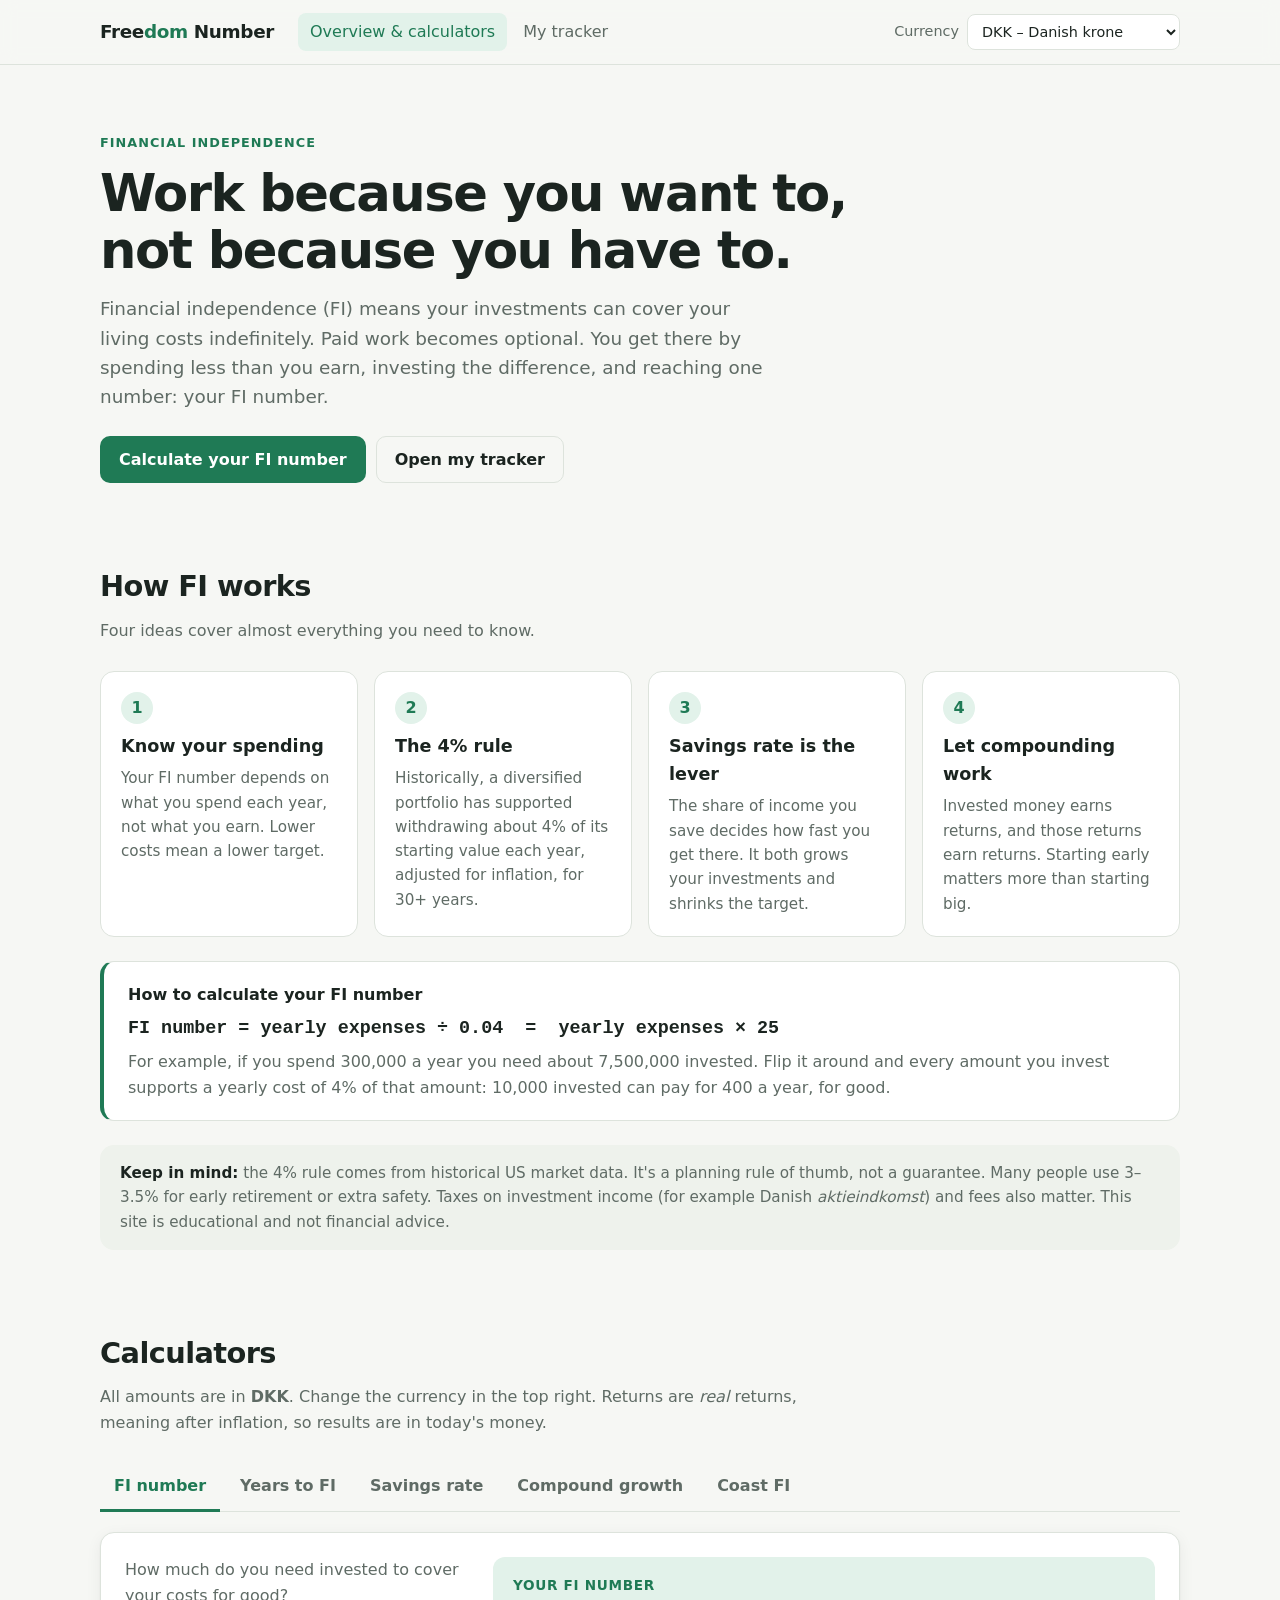
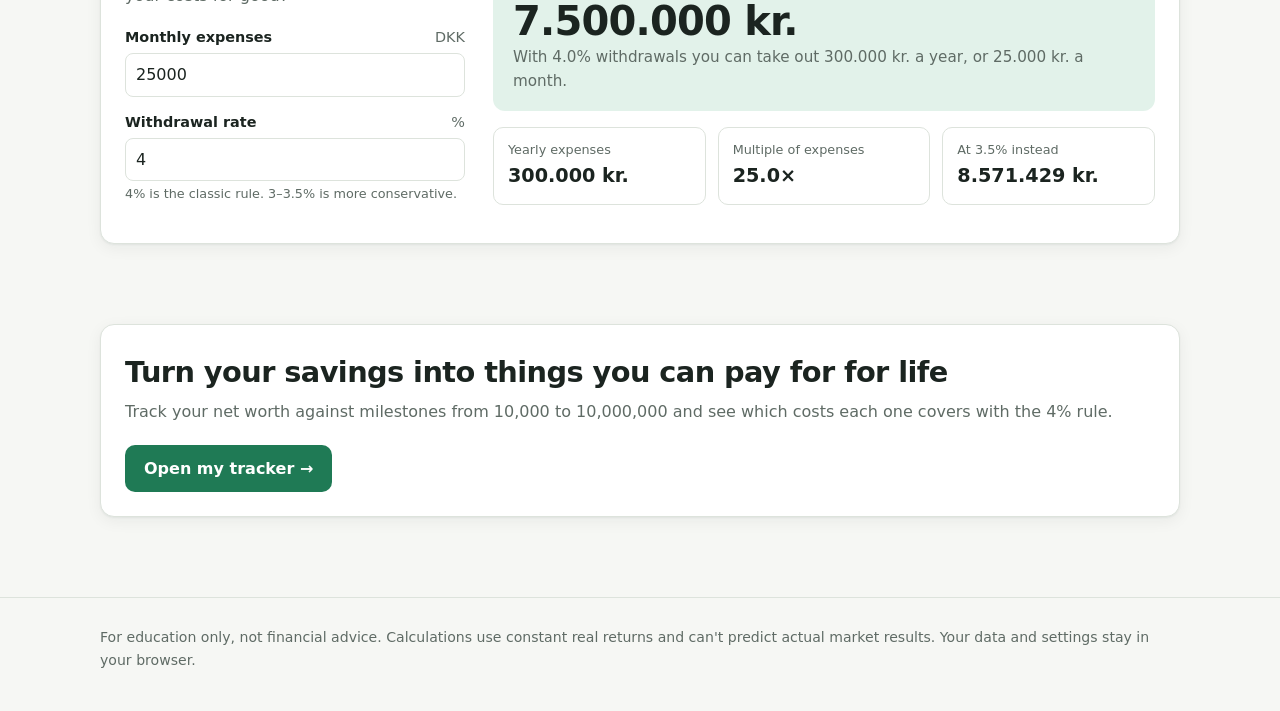
==== index.html @ 2bc569b7 "Add FI website: overview with calculators and 4% rule milestone tracker Co-Authored-By: Claude Opus " ====
<!DOCTYPE html>
<html lang="en">
<head>
  <meta charset="UTF-8" />
  <meta name="viewport" content="width=device-width, initial-scale=1.0" />
  <title>Financial Independence – Overview &amp; Calculators</title>
  <meta name="description" content="A short introduction to financial independence (FI), the 4% rule, and calculators for your FI number, years to FI, savings rate, compound growth and Coast FI." />
  <link rel="stylesheet" href="css/style.css" />
</head>
<body>
  <header class="site-header">
    <div class="container">
      <a class="logo" href="index.html">Free<span>dom</span> Number</a>
      <nav class="nav">
        <a href="index.html" class="active">Overview &amp; calculators</a>
        <a href="tracker.html">My tracker</a>
      </nav>
      <label class="currency-picker">
        <span class="label-text">Currency</span>
        <select data-currency-select aria-label="Currency"></select>
      </label>
    </div>
  </header>

  <main>
    <!-- ---------- Intro ---------- -->
    <section class="hero">
      <div class="container">
        <span class="eyebrow">Financial independence</span>
        <h1>Work because you want to, not because you have to.</h1>
        <p class="lead">
          Financial independence (FI) means your investments can cover your living costs
          indefinitely. Paid work becomes optional. You get there by spending less than
          you earn, investing the difference, and reaching one number: your FI number.
        </p>
        <div class="btn-row">
          <a class="btn btn-primary" href="#calculators">Calculate your FI number</a>
          <a class="btn btn-ghost" href="tracker.html">Open my tracker</a>
        </div>
      </div>
    </section>

    <section id="how-it-works">
      <div class="container">
        <h2>How FI works</h2>
        <p class="section-intro">Four ideas cover almost everything you need to know.</p>

        <div class="concepts">
          <div class="concept">
            <div class="num">1</div>
            <h3>Know your spending</h3>
            <p>Your FI number depends on what you spend each year, not what you earn. Lower costs mean a lower target.</p>
          </div>
          <div class="concept">
            <div class="num">2</div>
            <h3>The 4% rule</h3>
            <p>Historically, a diversified portfolio has supported withdrawing about 4% of its starting value each year, adjusted for inflation, for 30+ years.</p>
          </div>
          <div class="concept">
            <div class="num">3</div>
            <h3>Savings rate is the lever</h3>
            <p>The share of income you save decides how fast you get there. It both grows your investments and shrinks the target.</p>
          </div>
          <div class="concept">
            <div class="num">4</div>
            <h3>Let compounding work</h3>
            <p>Invested money earns returns, and those returns earn returns. Starting early matters more than starting big.</p>
          </div>
        </div>

        <div class="formula">
          <strong>How to calculate your FI number</strong>
          <code>FI number = yearly expenses ÷ 0.04 &nbsp;=&nbsp; yearly expenses × 25</code>
          <p>
            For example, if you spend 300,000 a year you need about 7,500,000 invested.
            Flip it around and every amount you invest supports a yearly cost of 4% of that amount:
            10,000 invested can pay for 400 a year, for good.
          </p>
        </div>

        <div class="callout">
          <strong>Keep in mind:</strong> the 4% rule comes from historical US market data. It's a
          planning rule of thumb, not a guarantee. Many people use 3–3.5% for early retirement
          or extra safety. Taxes on investment income (for example Danish <em>aktieindkomst</em>)
          and fees also matter. This site is educational and not financial advice.
        </div>
      </div>
    </section>

    <!-- ---------- Calculators ---------- -->
    <section id="calculators">
      <div class="container">
        <h2>Calculators</h2>
        <p class="section-intro">
          All amounts are in <strong data-currency-code>DKK</strong>. Change the currency in the top
          right. Returns are <em>real</em> returns, meaning after inflation, so results are in today's money.
        </p>

        <div class="tabs" role="tablist">
          <button class="tab active" data-tab="calc-fi" role="tab">FI number</button>
          <button class="tab" data-tab="calc-years" role="tab">Years to FI</button>
          <button class="tab" data-tab="calc-rate" role="tab">Savings rate</button>
          <button class="tab" data-tab="calc-compound" role="tab">Compound growth</button>
          <button class="tab" data-tab="calc-coast" role="tab">Coast FI</button>
        </div>

        <!-- FI number -->
        <div class="calc card active" id="calc-fi">
          <div class="calc-grid">
            <div>
              <p class="calc-desc">How much do you need invested to cover your costs for good?</p>
              <div class="field">
                <label for="fi-monthly">Monthly expenses <span class="unit" data-currency-code>DKK</span></label>
                <input id="fi-monthly" type="number" min="0" step="500" value="25000" />
              </div>
              <div class="field">
                <label for="fi-rate">Withdrawal rate <span class="unit">%</span></label>
                <input id="fi-rate" type="number" min="1" max="10" step="0.1" value="4" />
                <div class="hint">4% is the classic rule. 3–3.5% is more conservative.</div>
              </div>
            </div>
            <div class="results">
              <div class="result-main">
                <div class="label">Your FI number</div>
                <div class="value" id="fi-out">–</div>
                <div class="sub" id="fi-sub"></div>
              </div>
              <div class="stats">
                <div class="stat"><div class="label">Yearly expenses</div><div class="value" id="fi-yearly">–</div></div>
                <div class="stat"><div class="label">Multiple of expenses</div><div class="value" id="fi-mult">–</div></div>
                <div class="stat"><div class="label">At 3.5% instead</div><div class="value" id="fi-alt">–</div></div>
              </div>
            </div>
          </div>
        </div>

        <!-- Years to FI -->
        <div class="calc card" id="calc-years">
          <div class="calc-grid">
            <div>
              <p class="calc-desc">How long until your investments reach your FI number?</p>
              <div class="field">
                <label for="y-current">Invested today <span class="unit" data-currency-code>DKK</span></label>
                <input id="y-current" type="number" min="0" step="10000" value="200000" />
              </div>
              <div class="field">
                <label for="y-saving">Invested per month <span class="unit" data-currency-code>DKK</span></label>
                <input id="y-saving" type="number" min="0" step="500" value="10000" />
              </div>
              <div class="field">
                <label for="y-expenses">Monthly expenses in FI <span class="unit" data-currency-code>DKK</span></label>
                <input id="y-expenses" type="number" min="0" step="500" value="25000" />
              </div>
              <div class="field">
                <label for="y-return">Expected real return <span class="unit">% / year</span></label>
                <input id="y-return" type="number" min="0" max="15" step="0.1" value="5" />
              </div>
              <div class="field">
                <label for="y-rate">Withdrawal rate <span class="unit">%</span></label>
                <input id="y-rate" type="number" min="1" max="10" step="0.1" value="4" />
              </div>
              <div class="field">
                <label for="y-age">Your age today <span class="unit">optional</span></label>
                <input id="y-age" type="number" min="0" max="100" step="1" value="30" />
              </div>
            </div>
            <div class="results">
              <div class="result-main">
                <div class="label">Time to FI</div>
                <div class="value" id="y-out">–</div>
                <div class="sub" id="y-sub"></div>
              </div>
              <div class="stats">
                <div class="stat"><div class="label">FI number</div><div class="value" id="y-target">–</div></div>
                <div class="stat"><div class="label">You invest in total</div><div class="value" id="y-contrib">–</div></div>
                <div class="stat"><div class="label">Growth from returns</div><div class="value" id="y-growth">–</div></div>
              </div>
              <canvas class="chart" id="y-chart"></canvas>
            </div>
          </div>
        </div>

        <!-- Savings rate -->
        <div class="calc card" id="calc-rate">
          <div class="calc-grid">
            <div>
              <p class="calc-desc">What share of your income do you save, and what does that mean for your timeline?</p>
              <div class="field">
                <label for="r-income">Monthly take-home pay <span class="unit" data-currency-code>DKK</span></label>
                <input id="r-income" type="number" min="0" step="500" value="35000" />
              </div>
              <div class="field">
                <label for="r-spend">Monthly spending <span class="unit" data-currency-code>DKK</span></label>
                <input id="r-spend" type="number" min="0" step="500" value="25000" />
              </div>
              <div class="field">
                <label for="r-return">Expected real return <span class="unit">% / year</span></label>
                <input id="r-return" type="number" min="0" max="15" step="0.1" value="5" />
              </div>
              <div class="hint">The table assumes you start from zero and use the 4% rule.</div>
            </div>
            <div class="results">
              <div class="result-main">
                <div class="label">Your savings rate</div>
                <div class="value" id="r-out">–</div>
                <div class="sub" id="r-sub"></div>
              </div>
              <table class="data" id="r-table">
                <thead><tr><th>Savings rate</th><th class="num">Years to FI (from zero)</th></tr></thead>
                <tbody></tbody>
              </table>
            </div>
          </div>
        </div>

        <!-- Compound growth -->
        <div class="calc card" id="calc-compound">
          <div class="calc-grid">
            <div>
              <p class="calc-desc">See how regular investing grows over time.</p>
              <div class="field">
                <label for="c-start">Starting amount <span class="unit" data-currency-code>DKK</span></label>
                <input id="c-start" type="number" min="0" step="10000" value="50000" />
              </div>
              <div class="field">
                <label for="c-monthly">Monthly contribution <span class="unit" data-currency-code>DKK</span></label>
                <input id="c-monthly" type="number" min="0" step="500" value="5000" />
              </div>
              <div class="field">
                <label for="c-return">Expected real return <span class="unit">% / year</span></label>
                <input id="c-return" type="number" min="0" max="15" step="0.1" value="5" />
              </div>
              <div class="field">
                <label for="c-years">Years <span class="unit">years</span></label>
                <input id="c-years" type="number" min="1" max="70" step="1" value="25" />
              </div>
            </div>
            <div class="results">
              <div class="result-main">
                <div class="label">Value after <span id="c-years-label">25</span> years</div>
                <div class="value" id="c-out">–</div>
                <div class="sub" id="c-sub"></div>
              </div>
              <div class="stats">
                <div class="stat"><div class="label">You put in</div><div class="value" id="c-contrib">–</div></div>
                <div class="stat"><div class="label">Returns earned</div><div class="value" id="c-growth">–</div></div>
                <div class="stat"><div class="label">Pays for (4%) / year</div><div class="value" id="c-sustain">–</div></div>
              </div>
              <canvas class="chart" id="c-chart"></canvas>
            </div>
          </div>
        </div>

        <!-- Coast FI -->
        <div class="calc card" id="calc-coast">
          <div class="calc-grid">
            <div>
              <p class="calc-desc">
                Coast FI is when you've invested enough that, with no more saving, compounding alone
                reaches your FI number by retirement age. After that you only need to cover today's costs.
              </p>
              <div class="field">
                <label for="k-age">Your age today</label>
                <input id="k-age" type="number" min="0" max="100" step="1" value="30" />
              </div>
              <div class="field">
                <label for="k-retire">Retirement age</label>
                <input id="k-retire" type="number" min="1" max="100" step="1" value="60" />
              </div>
              <div class="field">
                <label for="k-current">Invested today <span class="unit" data-currency-code>DKK</span></label>
                <input id="k-current" type="number" min="0" step="10000" value="300000" />
              </div>
              <div class="field">
                <label for="k-expenses">Monthly expenses in retirement <span class="unit" data-currency-code>DKK</span></label>
                <input id="k-expenses" type="number" min="0" step="500" value="25000" />
              </div>
              <div class="field">
                <label for="k-return">Expected real return <span class="unit">% / year</span></label>
                <input id="k-return" type="number" min="0" max="15" step="0.1" value="5" />
              </div>
              <div class="field">
                <label for="k-rate">Withdrawal rate <span class="unit">%</span></label>
                <input id="k-rate" type="number" min="1" max="10" step="0.1" value="4" />
              </div>
            </div>
            <div class="results">
              <div class="result-main">
                <div class="label">Your Coast FI number today</div>
                <div class="value" id="k-out">–</div>
                <div class="sub" id="k-sub"></div>
              </div>
              <div class="stats">
                <div class="stat"><div class="label">FI number at retirement</div><div class="value" id="k-target">–</div></div>
                <div class="stat"><div class="label">Your money grows to</div><div class="value" id="k-future">–</div></div>
                <div class="stat"><div class="label">Progress to Coast FI</div><div class="value" id="k-progress">–</div></div>
              </div>
              <canvas class="chart" id="k-chart"></canvas>
            </div>
          </div>
        </div>
      </div>
    </section>

    <section>
      <div class="container">
        <div class="card" style="display:flex;justify-content:space-between;align-items:center;gap:20px;flex-wrap:wrap">
          <div>
            <h2 style="margin:0 0 4px">Turn your savings into things you can pay for for life</h2>
            <p class="calc-desc" style="margin:0">Track your net worth against milestones from 10,000 to 10,000,000 and see which costs each one covers with the 4% rule.</p>
          </div>
          <a class="btn btn-primary" href="tracker.html">Open my tracker →</a>
        </div>
      </div>
    </section>
  </main>

  <footer>
    <div class="container">
      For education only, not financial advice. Calculations use constant real returns and can't predict
      actual market results. Your data and settings stay in your browser.
    </div>
  </footer>

  <script src="js/common.js"></script>
  <script src="js/calculators.js"></script>
</body>
</html>
---- css/style.css ----
:root {
  --bg: #f6f7f4;
  --surface: #ffffff;
  --surface-2: #eef2ec;
  --text: #1b2420;
  --muted: #5f6b65;
  --border: #dde3dc;
  --grid: #e7ebe5;
  --accent: #1f7a55;
  --accent-2: #2f9e6e;
  --accent-soft: #e2f2ea;
  --warn: #c07a12;
  --locked: #aab4ae;
  --radius: 14px;
  --shadow: 0 1px 2px rgba(20, 40, 30, 0.05), 0 4px 16px rgba(20, 40, 30, 0.06);
  --max: 1120px;
}

@media (prefers-color-scheme: dark) {
  :root {
    --bg: #111614;
    --surface: #18201c;
    --surface-2: #1f2a25;
    --text: #e6ece8;
    --muted: #94a39b;
    --border: #2b3832;
    --grid: #24302a;
    --accent: #4cc38a;
    --accent-2: #6fd6a3;
    --accent-soft: #1d3a2d;
    --warn: #e5a54b;
    --locked: #4a5650;
    --shadow: 0 1px 2px rgba(0, 0, 0, 0.3), 0 4px 16px rgba(0, 0, 0, 0.25);
  }
}

* { box-sizing: border-box; }

html { scroll-behavior: smooth; }

body {
  margin: 0;
  font-family: system-ui, -apple-system, "Segoe UI", Roboto, sans-serif;
  background: var(--bg);
  color: var(--text);
  line-height: 1.6;
}

a { color: var(--accent); }

.container { max-width: var(--max); margin: 0 auto; padding: 0 20px; }

/* ---------- Header / nav ---------- */
.site-header {
  position: sticky;
  top: 0;
  z-index: 10;
  background: color-mix(in srgb, var(--bg) 88%, transparent);
  backdrop-filter: blur(8px);
  border-bottom: 1px solid var(--border);
}
.site-header .container {
  display: flex;
  align-items: center;
  gap: 24px;
  height: 64px;
}
.logo {
  font-weight: 800;
  font-size: 1.15rem;
  color: var(--text);
  text-decoration: none;
  letter-spacing: -0.02em;
}
.logo span { color: var(--accent); }
.nav { display: flex; gap: 4px; flex: 1; }
.nav a {
  text-decoration: none;
  color: var(--muted);
  padding: 6px 12px;
  border-radius: 8px;
  font-weight: 500;
}
.nav a:hover { background: var(--surface-2); color: var(--text); }
.nav a.active { background: var(--accent-soft); color: var(--accent); }

.currency-picker { display: flex; align-items: center; gap: 8px; font-size: 0.9rem; color: var(--muted); }

select, input {
  font: inherit;
  color: var(--text);
  background: var(--surface);
  border: 1px solid var(--border);
  border-radius: 8px;
  padding: 8px 10px;
}
select:focus, input:focus { outline: 2px solid var(--accent); outline-offset: 1px; }

/* ---------- Hero ---------- */
.hero { padding: 64px 0 40px; }
.hero h1 {
  font-size: clamp(2rem, 5vw, 3.2rem);
  line-height: 1.1;
  letter-spacing: -0.03em;
  margin: 0 0 16px;
  max-width: 760px;
}
.hero p.lead { font-size: 1.15rem; color: var(--muted); max-width: 680px; margin: 0 0 24px; }
.eyebrow {
  display: inline-block;
  font-size: 0.8rem;
  font-weight: 700;
  letter-spacing: 0.08em;
  text-transform: uppercase;
  color: var(--accent);
  margin-bottom: 12px;
}

.btn {
  display: inline-block;
  padding: 10px 18px;
  border-radius: 10px;
  font-weight: 600;
  text-decoration: none;
  border: 1px solid transparent;
  cursor: pointer;
  font: inherit;
  font-weight: 600;
}
.btn-primary { background: var(--accent); color: #fff; }
.btn-primary:hover { background: var(--accent-2); }
.btn-ghost { background: transparent; border-color: var(--border); color: var(--text); }
.btn-ghost:hover { background: var(--surface-2); }
.btn-small { padding: 6px 12px; font-size: 0.9rem; }
.btn-danger { background: transparent; border-color: var(--border); color: #c0392b; }
.btn-row { display: flex; gap: 10px; flex-wrap: wrap; }

/* ---------- Sections / content ---------- */
section { padding: 40px 0; }
section h2 { font-size: 1.8rem; letter-spacing: -0.02em; margin: 0 0 8px; }
.section-intro { color: var(--muted); max-width: 700px; margin: 0 0 28px; }

.concepts {
  display: grid;
  grid-template-columns: repeat(auto-fit, minmax(240px, 1fr));
  gap: 16px;
}
.concept {
  background: var(--surface);
  border: 1px solid var(--border);
  border-radius: var(--radius);
  padding: 20px;
}
.concept .num {
  display: inline-grid;
  place-items: center;
  width: 32px;
  height: 32px;
  border-radius: 50%;
  background: var(--accent-soft);
  color: var(--accent);
  font-weight: 700;
  margin-bottom: 8px;
}
.concept h3 { margin: 0 0 6px; font-size: 1.1rem; }
.concept p { margin: 0; color: var(--muted); font-size: 0.95rem; }

.formula {
  background: var(--surface);
  border: 1px solid var(--border);
  border-left: 4px solid var(--accent);
  border-radius: var(--radius);
  padding: 20px 24px;
  margin: 24px 0;
}
.formula code {
  display: block;
  font-size: 1.15rem;
  font-weight: 600;
  margin: 6px 0;
  font-family: ui-monospace, "SF Mono", Menlo, monospace;
}
.formula p { margin: 4px 0 0; color: var(--muted); }

.callout {
  background: var(--surface-2);
  border-radius: var(--radius);
  padding: 16px 20px;
  color: var(--muted);
  font-size: 0.95rem;
}
.callout strong { color: var(--text); }

/* ---------- Calculator tabs + cards ---------- */
.tabs {
  display: flex;
  gap: 6px;
  flex-wrap: wrap;
  margin-bottom: 20px;
  border-bottom: 1px solid var(--border);
}
.tab {
  background: none;
  border: none;
  font: inherit;
  font-weight: 600;
  color: var(--muted);
  padding: 10px 14px;
  cursor: pointer;
  border-bottom: 3px solid transparent;
  margin-bottom: -1px;
}
.tab:hover { color: var(--text); }
.tab.active { color: var(--accent); border-bottom-color: var(--accent); }

.calc { display: none; }
.calc.active { display: block; }

.card {
  background: var(--surface);
  border: 1px solid var(--border);
  border-radius: var(--radius);
  box-shadow: var(--shadow);
  padding: 24px;
}
.calc-grid {
  display: grid;
  grid-template-columns: minmax(260px, 340px) 1fr;
  gap: 28px;
}
.calc-desc { color: var(--muted); margin: 0 0 18px; }

.field { margin-bottom: 14px; }
.field label {
  display: flex;
  justify-content: space-between;
  font-size: 0.9rem;
  font-weight: 600;
  margin-bottom: 4px;
}
.field label .unit { font-weight: 500; color: var(--muted); }
.field input { width: 100%; }
.field .hint { font-size: 0.8rem; color: var(--muted); margin-top: 3px; }

.results { display: flex; flex-direction: column; gap: 16px; min-width: 0; }
.result-main {
  background: var(--accent-soft);
  border-radius: 12px;
  padding: 18px 20px;
}
.result-main .label { font-size: 0.85rem; font-weight: 600; color: var(--accent); text-transform: uppercase; letter-spacing: 0.05em; }
.result-main .value { font-size: clamp(1.8rem, 4vw, 2.5rem); font-weight: 800; letter-spacing: -0.02em; line-height: 1.2; }
.result-main .sub { color: var(--muted); font-size: 0.95rem; }

.stats { display: grid; grid-template-columns: repeat(auto-fit, minmax(150px, 1fr)); gap: 12px; }
.stat {
  border: 1px solid var(--border);
  border-radius: 10px;
  padding: 12px 14px;
}
.stat .label { font-size: 0.8rem; color: var(--muted); }
.stat .value { font-size: 1.2rem; font-weight: 700; }

.chart { width: 100%; height: 260px; display: block; }

table.data { width: 100%; border-collapse: collapse; font-size: 0.92rem; }
table.data th, table.data td { padding: 8px 10px; text-align: left; border-bottom: 1px solid var(--border); }
table.data th { color: var(--muted); font-weight: 600; font-size: 0.82rem; text-transform: uppercase; letter-spacing: 0.04em; }
table.data td.num, table.data th.num { text-align: right; font-variant-numeric: tabular-nums; }
table.data tr.highlight td { background: var(--accent-soft); font-weight: 700; }

/* ---------- Tracker ---------- */
.tracker-top {
  display: grid;
  grid-template-columns: minmax(260px, 340px) 1fr;
  gap: 20px;
  margin-bottom: 20px;
}
.big-number { font-size: clamp(2rem, 5vw, 2.8rem); font-weight: 800; letter-spacing: -0.03em; line-height: 1.1; }
.sustain-line { font-size: 1.05rem; color: var(--muted); margin-top: 6px; }
.sustain-line strong { color: var(--accent); }

.progress {
  height: 14px;
  background: var(--surface-2);
  border-radius: 999px;
  overflow: hidden;
  margin: 10px 0 6px;
}
.progress > div {
  height: 100%;
  background: linear-gradient(90deg, var(--accent), var(--accent-2));
  border-radius: 999px;
  transition: width 0.4s ease;
}
.progress-meta { display: flex; justify-content: space-between; font-size: 0.85rem; color: var(--muted); gap: 12px; flex-wrap: wrap; }

.ladder { display: flex; flex-direction: column; gap: 8px; }
.ladder-group-title {
  font-size: 0.8rem;
  font-weight: 700;
  text-transform: uppercase;
  letter-spacing: 0.07em;
  color: var(--muted);
  margin: 18px 0 4px;
}
.milestone {
  display: grid;
  grid-template-columns: 36px 150px 1fr minmax(180px, 1.2fr);
  align-items: center;
  gap: 14px;
  background: var(--surface);
  border: 1px solid var(--border);
  border-radius: 12px;
  padding: 12px 16px;
}
.milestone .badge {
  width: 32px;
  height: 32px;
  border-radius: 50%;
  display: grid;
  place-items: center;
  font-weight: 700;
  font-size: 0.9rem;
  background: var(--surface-2);
  color: var(--locked);
}
.milestone.reached .badge { background: var(--accent); color: #fff; }
.milestone.next { border-color: var(--accent); box-shadow: 0 0 0 3px var(--accent-soft); }
.milestone.next .badge { background: var(--accent-soft); color: var(--accent); }
.milestone .amount { font-weight: 800; font-size: 1.1rem; font-variant-numeric: tabular-nums; }
.milestone .pays { color: var(--muted); font-size: 0.92rem; }
.milestone .pays strong { color: var(--text); }
.milestone.reached .pays strong { color: var(--accent); }
.milestone input { width: 100%; padding: 6px 10px; font-size: 0.92rem; }
.milestone:not(.reached):not(.next) { opacity: 0.8; }
.milestone .mini-progress { height: 5px; background: var(--surface-2); border-radius: 99px; margin-top: 6px; overflow: hidden; }
.milestone .mini-progress > div { height: 100%; background: var(--accent); }

.cost-form { display: grid; grid-template-columns: 1.4fr 1fr 130px auto; gap: 10px; align-items: end; margin-bottom: 16px; }
.cost-form .field { margin: 0; }
.covered { color: var(--accent); font-weight: 700; }
.not-covered { color: var(--muted); }

.two-col { display: grid; grid-template-columns: 1fr 1fr; gap: 20px; }

.empty { color: var(--muted); font-style: italic; padding: 8px 0; }

.icon-btn {
  background: none;
  border: none;
  cursor: pointer;
  color: var(--muted);
  font-size: 1.1rem;
  padding: 2px 6px;
  border-radius: 6px;
}
.icon-btn:hover { background: var(--surface-2); color: #c0392b; }

.toast {
  position: fixed;
  bottom: 24px;
  left: 50%;
  transform: translate(-50%, 120px);
  background: var(--accent);
  color: #fff;
  padding: 12px 20px;
  border-radius: 12px;
  font-weight: 600;
  box-shadow: var(--shadow);
  transition: transform 0.35s ease;
  z-index: 100;
  max-width: 90vw;
  text-align: center;
}
.toast.show { transform: translate(-50%, 0); }

footer {
  border-top: 1px solid var(--border);
  padding: 28px 0 40px;
  color: var(--muted);
  font-size: 0.88rem;
  margin-top: 40px;
}

/* ---------- Responsive ---------- */
@media (max-width: 860px) {
  .calc-grid, .tracker-top, .two-col { grid-template-columns: 1fr; }
  .milestone { grid-template-columns: 32px 1fr; }
  .milestone .pays, .milestone .label-cell { grid-column: 2; }
  .cost-form { grid-template-columns: 1fr 1fr; }
}
@media (max-width: 600px) {
  .site-header .container { height: auto; flex-wrap: wrap; padding-top: 10px; padding-bottom: 10px; gap: 10px; }
  .currency-picker .label-text { display: none; }
  .nav { order: 3; flex-basis: 100%; }
}
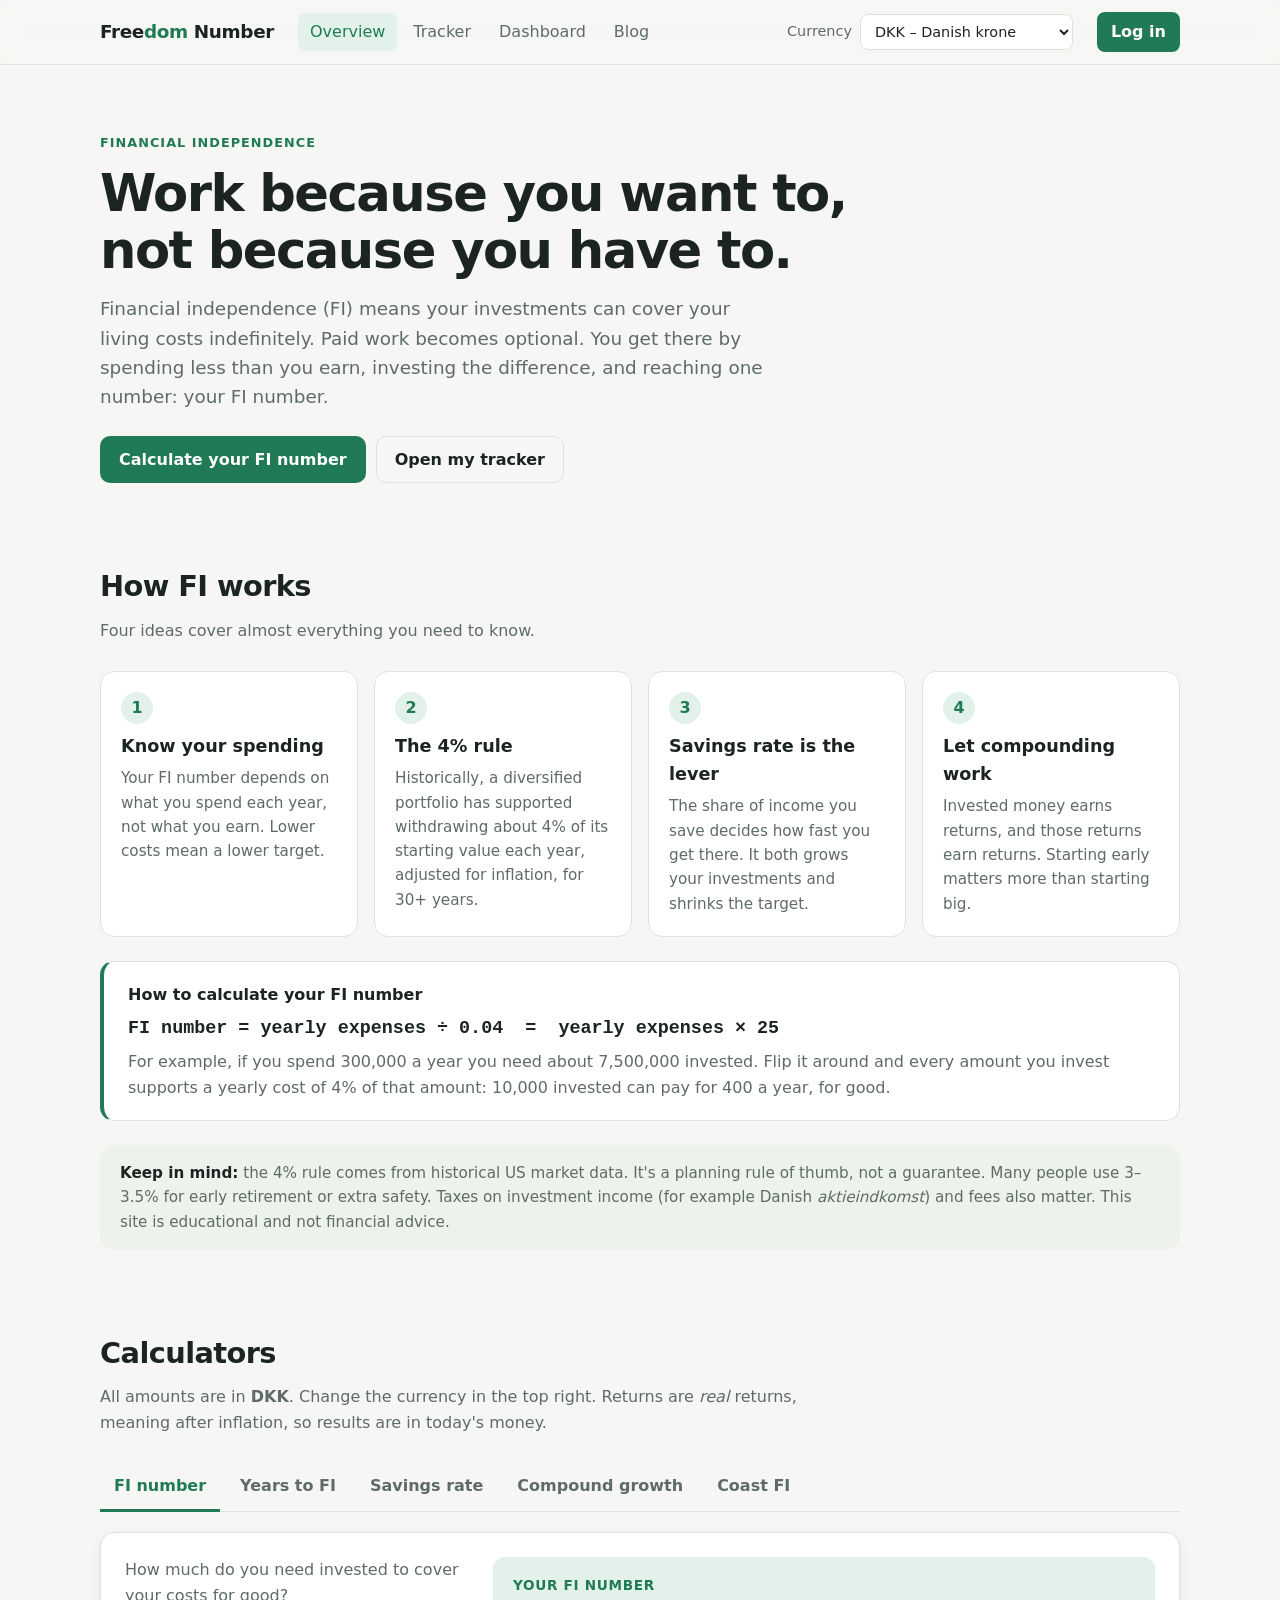
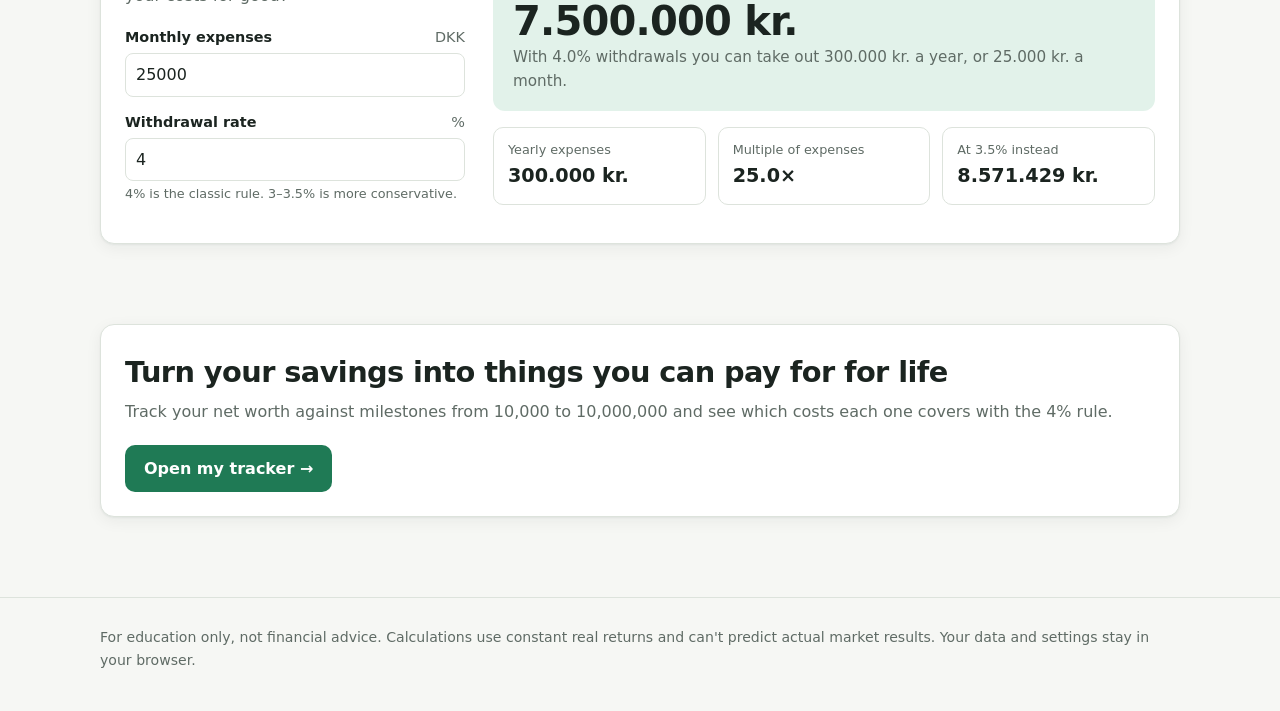
==== commit 928abac7: "Add login with account sync, dashboard and blog - Login page (sign up, log in, password reset) using" ====
--- a/index.html
+++ b/index.html
@@ -5,6 +5,7 @@
   <meta name="viewport" content="width=device-width, initial-scale=1.0" />
   <title>Financial Independence – Overview &amp; Calculators</title>
   <meta name="description" content="A short introduction to financial independence (FI), the 4% rule, and calculators for your FI number, years to FI, savings rate, compound growth and Coast FI." />
+  <link rel="icon" href="favicon.svg" type="image/svg+xml" />
   <link rel="stylesheet" href="css/style.css" />
 </head>
 <body>
@@ -12,13 +13,16 @@
     <div class="container">
       <a class="logo" href="index.html">Free<span>dom</span> Number</a>
       <nav class="nav">
-        <a href="index.html" class="active">Overview &amp; calculators</a>
-        <a href="tracker.html">My tracker</a>
+        <a href="index.html" class="active">Overview</a>
+        <a href="tracker.html">Tracker</a>
+        <a href="dashboard.html">Dashboard</a>
+        <a href="blog.html">Blog</a>
       </nav>
       <label class="currency-picker">
         <span class="label-text">Currency</span>
         <select data-currency-select aria-label="Currency"></select>
       </label>
+      <a href="login.html" class="nav-login" data-auth-link>Log in</a>
     </div>
   </header>
 
@@ -322,7 +326,10 @@
     </div>
   </footer>
 
+  <script src="js/vendor/supabase.js"></script>
+  <script src="js/config.js"></script>
   <script src="js/common.js"></script>
+  <script src="js/auth.js"></script>
   <script src="js/calculators.js"></script>
 </body>
 </html>
--- a/css/style.css
+++ b/css/style.css
@@ -14,6 +14,7 @@
   --radius: 14px;
   --shadow: 0 1px 2px rgba(20, 40, 30, 0.05), 0 4px 16px rgba(20, 40, 30, 0.06);
   --max: 1120px;
+  --on-accent: #ffffff;
 }
 
 @media (prefers-color-scheme: dark) {
@@ -31,6 +32,7 @@
     --warn: #e5a54b;
     --locked: #4a5650;
     --shadow: 0 1px 2px rgba(0, 0, 0, 0.3), 0 4px 16px rgba(0, 0, 0, 0.25);
+    --on-accent: #0d1f17;
   }
 }
 
@@ -127,7 +129,7 @@
   font: inherit;
   font-weight: 600;
 }
-.btn-primary { background: var(--accent); color: #fff; }
+.btn-primary { background: var(--accent); color: var(--on-accent); }
 .btn-primary:hover { background: var(--accent-2); }
 .btn-ghost { background: transparent; border-color: var(--border); color: var(--text); }
 .btn-ghost:hover { background: var(--surface-2); }
@@ -325,7 +327,7 @@
   background: var(--surface-2);
   color: var(--locked);
 }
-.milestone.reached .badge { background: var(--accent); color: #fff; }
+.milestone.reached .badge { background: var(--accent); color: var(--on-accent); }
 .milestone.next { border-color: var(--accent); box-shadow: 0 0 0 3px var(--accent-soft); }
 .milestone.next .badge { background: var(--accent-soft); color: var(--accent); }
 .milestone .amount { font-weight: 800; font-size: 1.1rem; font-variant-numeric: tabular-nums; }
@@ -363,7 +365,7 @@
   left: 50%;
   transform: translate(-50%, 120px);
   background: var(--accent);
-  color: #fff;
+  color: var(--on-accent);
   padding: 12px 20px;
   border-radius: 12px;
   font-weight: 600;
@@ -395,3 +397,151 @@
   .currency-picker .label-text { display: none; }
   .nav { order: 3; flex-basis: 100%; }
 }
+
+/* ============================================================
+   Login, dashboard and blog
+   ============================================================ */
+[hidden] { display: none !important; }
+
+.nav-login {
+  text-decoration: none;
+  font-weight: 600;
+  padding: 7px 14px;
+  border-radius: 8px;
+  background: var(--accent);
+  color: var(--on-accent);
+  white-space: nowrap;
+}
+.nav-login:hover { background: var(--accent-2); }
+.nav-login.active { outline: 2px solid var(--accent-soft); }
+
+.page-head { padding: 48px 0 20px; }
+.page-head h1 { font-size: clamp(1.8rem, 4vw, 2.6rem); letter-spacing: -0.03em; line-height: 1.15; margin: 0 0 8px; }
+.page-head p { color: var(--muted); margin: 0; max-width: 680px; }
+
+.banner {
+  display: flex;
+  justify-content: space-between;
+  align-items: center;
+  gap: 16px;
+  flex-wrap: wrap;
+  background: var(--accent-soft);
+  border-radius: var(--radius);
+  padding: 14px 20px;
+  margin-bottom: 20px;
+}
+.banner p { margin: 0; }
+
+/* ---------- Auth ---------- */
+.auth-wrap { max-width: 440px; margin: 48px auto; }
+.auth-wrap h1 { font-size: 1.8rem; letter-spacing: -0.02em; margin: 0 0 6px; }
+.auth-wrap .tabs { margin-bottom: 18px; }
+.form-msg { font-size: 0.92rem; margin: 10px 0 0; min-height: 1.2em; }
+.form-msg.error { color: #c0392b; }
+.form-msg.ok { color: var(--accent); }
+.link-btn { background: none; border: none; color: var(--accent); font: inherit; cursor: pointer; padding: 0; text-decoration: underline; }
+.btn[disabled] { opacity: 0.6; cursor: wait; }
+.badge-pill {
+  display: inline-block;
+  font-size: 0.75rem;
+  font-weight: 700;
+  padding: 2px 10px;
+  border-radius: 999px;
+  background: var(--accent-soft);
+  color: var(--accent);
+  vertical-align: middle;
+}
+.badge-pill.draft { background: color-mix(in srgb, var(--warn) 18%, transparent); color: var(--warn); }
+
+/* ---------- Dashboard ---------- */
+.dash-hero { display: grid; grid-template-columns: repeat(auto-fit, minmax(240px, 1fr)); gap: 16px; margin-bottom: 16px; }
+.dash-hero .card .label { font-size: 0.85rem; color: var(--muted); font-weight: 600; }
+.dash-hero .card .value { font-size: clamp(1.6rem, 3.4vw, 2.1rem); font-weight: 800; letter-spacing: -0.02em; line-height: 1.2; margin: 4px 0; }
+.dash-hero .card .sub { font-size: 0.9rem; color: var(--muted); }
+.dash-grid { display: grid; grid-template-columns: repeat(auto-fill, minmax(240px, 1fr)); gap: 16px; margin-bottom: 16px; }
+.dash-card { display: flex; flex-direction: column; gap: 4px; }
+.dash-card .head { display: flex; justify-content: space-between; align-items: baseline; gap: 10px; }
+.dash-card .head h3 { margin: 0; font-size: 0.95rem; color: var(--muted); font-weight: 600; }
+.dash-card .head a { font-size: 0.85rem; text-decoration: none; white-space: nowrap; }
+.dash-card .value { font-size: 1.6rem; font-weight: 800; letter-spacing: -0.02em; }
+.dash-card .sub { font-size: 0.9rem; color: var(--muted); }
+.dash-card .note { font-size: 0.78rem; color: var(--muted); font-style: italic; margin-top: 4px; }
+
+/* ---------- Blog ---------- */
+.post-list { display: grid; grid-template-columns: repeat(auto-fill, minmax(300px, 1fr)); gap: 20px; }
+.post-card {
+  display: flex;
+  flex-direction: column;
+  background: var(--surface);
+  border: 1px solid var(--border);
+  border-radius: var(--radius);
+  overflow: hidden;
+  text-decoration: none;
+  color: inherit;
+  box-shadow: var(--shadow);
+  transition: transform 0.15s ease;
+}
+.post-card:hover { transform: translateY(-2px); }
+.post-card .cover { aspect-ratio: 16 / 9; background: var(--surface-2) center / cover no-repeat; }
+.post-card .body { padding: 18px 20px 20px; display: flex; flex-direction: column; gap: 6px; flex: 1; }
+.post-card h2 { font-size: 1.2rem; margin: 0; letter-spacing: -0.01em; }
+.post-card p { margin: 0; color: var(--muted); font-size: 0.95rem; }
+.post-meta { font-size: 0.85rem; color: var(--muted); display: flex; gap: 10px; align-items: center; flex-wrap: wrap; }
+
+.post { max-width: 720px; margin: 0 auto; padding: 40px 0; }
+.post h1 { font-size: clamp(2rem, 5vw, 2.8rem); line-height: 1.15; letter-spacing: -0.03em; margin: 8px 0 12px; }
+.post .cover-img { width: 100%; border-radius: var(--radius); margin: 20px 0; display: block; }
+.prose { font-size: 1.07rem; line-height: 1.75; overflow-wrap: break-word; }
+.prose h2 { font-size: 1.5rem; margin: 1.8em 0 0.5em; letter-spacing: -0.02em; }
+.prose h3 { font-size: 1.2rem; margin: 1.5em 0 0.4em; }
+.prose img { max-width: 100%; border-radius: 10px; }
+.prose blockquote { border-left: 4px solid var(--accent); margin: 1.2em 0; padding: 4px 18px; color: var(--muted); background: var(--surface-2); border-radius: 0 10px 10px 0; }
+.prose code { background: var(--surface-2); padding: 2px 6px; border-radius: 5px; font-size: 0.9em; }
+.prose pre { background: var(--surface-2); padding: 14px 16px; border-radius: 10px; overflow-x: auto; }
+.prose pre code { background: none; padding: 0; }
+.prose table { border-collapse: collapse; width: 100%; }
+.prose th, .prose td { border: 1px solid var(--border); padding: 6px 10px; }
+
+/* ---------- Editor ---------- */
+.editor-grid { display: grid; grid-template-columns: 1fr 1fr; gap: 20px; align-items: start; }
+.editor-grid textarea {
+  width: 100%;
+  min-height: 460px;
+  font: 0.95rem/1.6 ui-monospace, "SF Mono", Menlo, monospace;
+  color: var(--text);
+  background: var(--surface);
+  border: 1px solid var(--border);
+  border-radius: 8px;
+  padding: 12px;
+  resize: vertical;
+}
+.editor-preview { min-height: 460px; max-height: 80vh; overflow: auto; }
+.editor-toolbar { display: flex; gap: 8px; flex-wrap: wrap; align-items: center; margin-bottom: 10px; }
+.editor-actions { display: flex; gap: 10px; flex-wrap: wrap; align-items: center; justify-content: space-between; margin-top: 20px; }
+.cover-preview { width: 100%; max-height: 180px; object-fit: cover; border-radius: 10px; margin-top: 8px; }
+.check { display: flex; align-items: center; gap: 8px; font-weight: 600; }
+.check input { width: auto; }
+
+@media (max-width: 860px) {
+  .editor-grid { grid-template-columns: 1fr; }
+  .site-header .container { flex-wrap: wrap; height: auto; padding-top: 10px; padding-bottom: 10px; gap: 10px; }
+  .nav { order: 3; flex-basis: 100%; overflow-x: auto; }
+}
+
+/* Compact header on phones: logo, currency and login on one line, menu below */
+@media (max-width: 600px) {
+  .logo { font-size: 1rem; flex: 1; }
+  .currency-picker select { max-width: 88px; padding: 6px 4px; font-size: 0.9rem; }
+  .nav-login { padding: 6px 10px; font-size: 0.9rem; }
+  .nav a { padding: 6px 10px; white-space: nowrap; }
+}
+
+/* Tables never widen the page: scroll inside their card if needed */
+.table-scroll { overflow-x: auto; -webkit-overflow-scrolling: touch; }
+@media (max-width: 600px) {
+  #cost-table th:nth-child(2), #cost-table td:nth-child(2),
+  #cost-table th:nth-child(4), #cost-table td:nth-child(4) { display: none; }
+  table.data th, table.data td { padding: 8px 6px; }
+}
+/* Let grid cards shrink on very small screens instead of overflowing */
+.two-col > *, .tracker-top > *, .calc-grid > *, .dash-grid > *, .dash-hero > * { min-width: 0; }
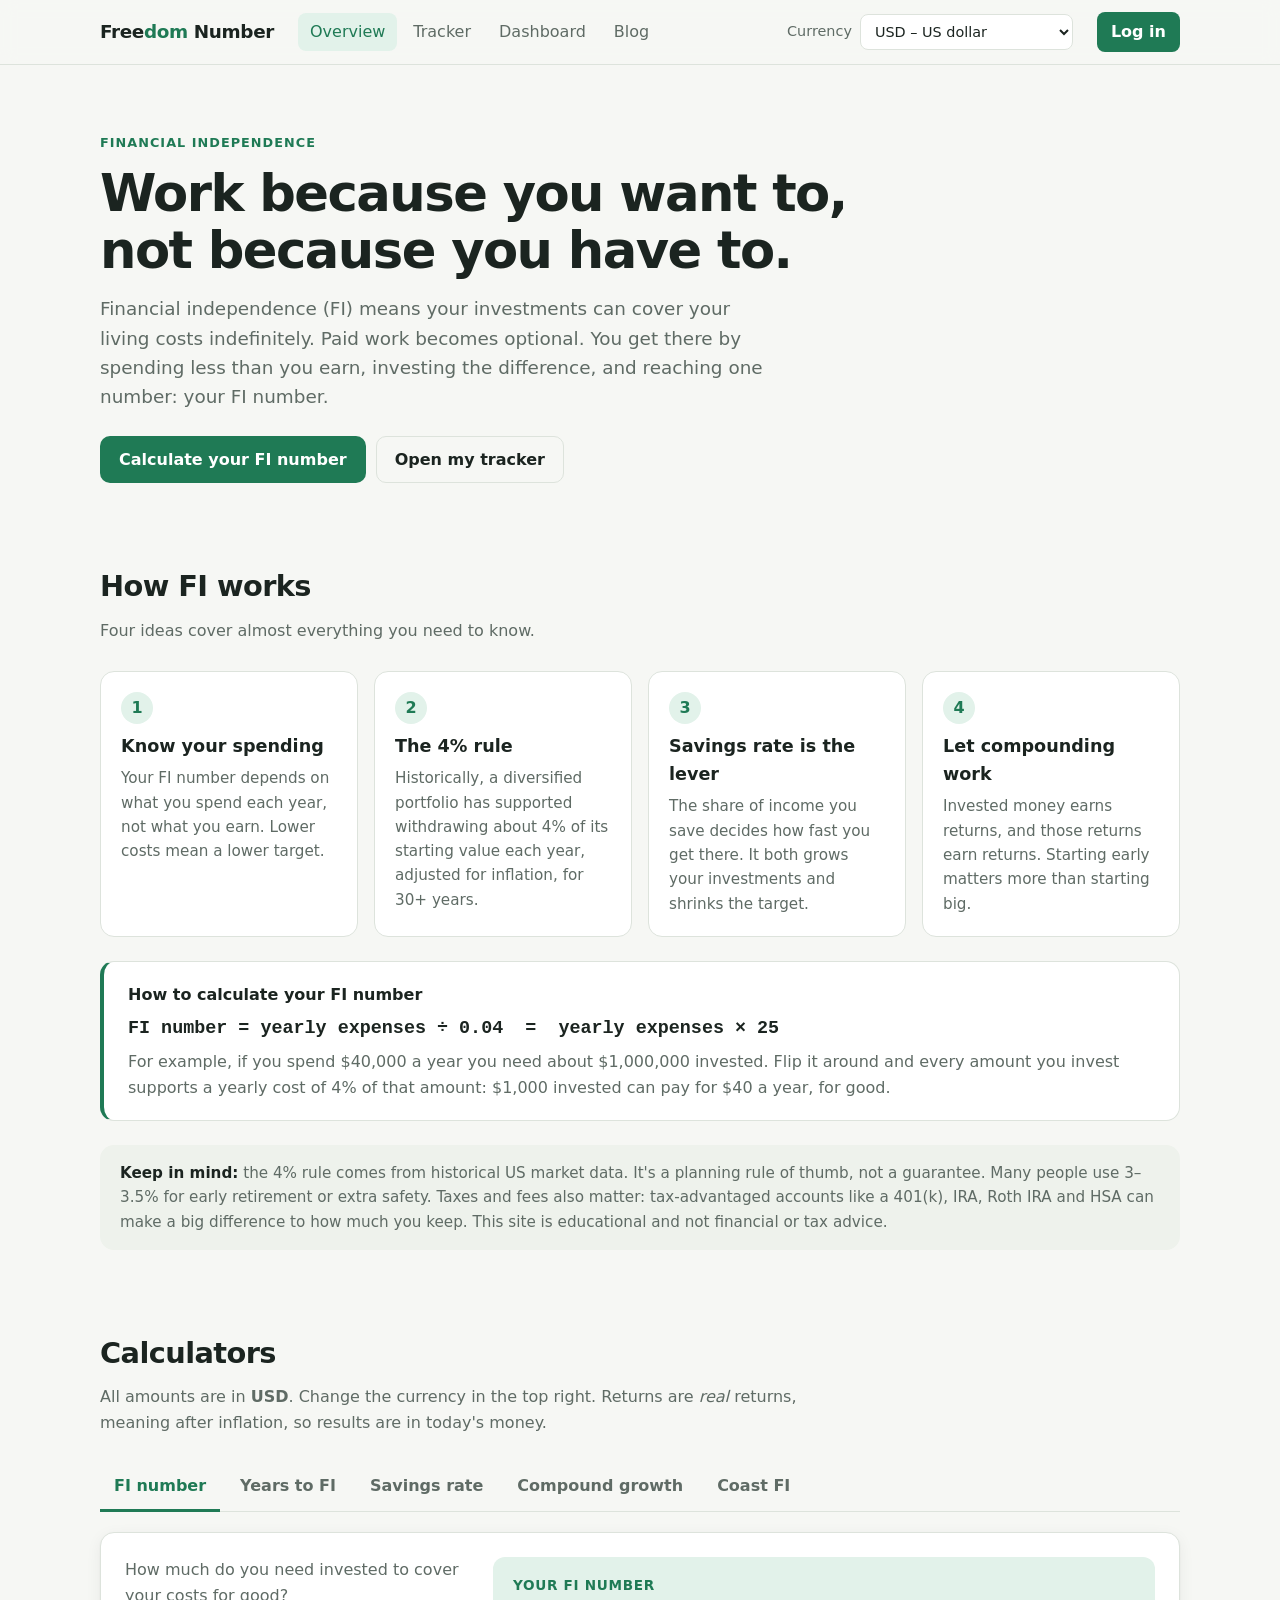
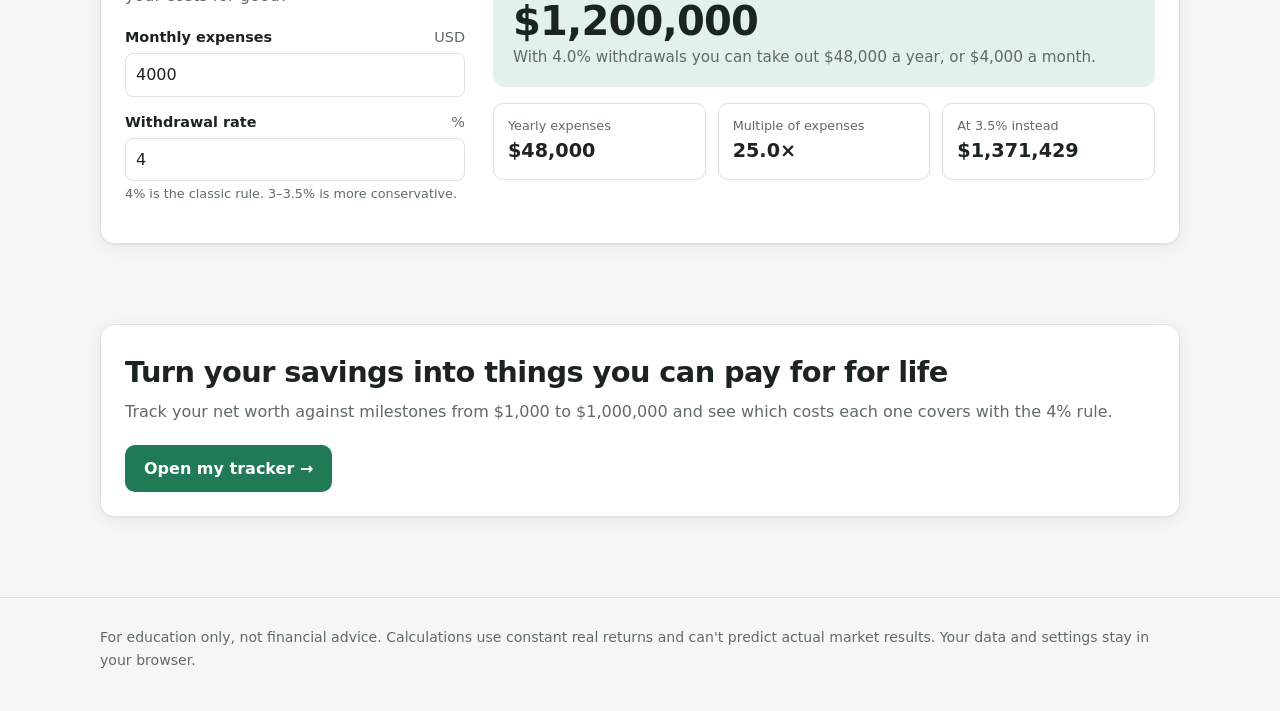
==== commit 9e6c9e63: "Make the site American by default - Default currency is USD (CAD added); kroner and others stay sele" ====
--- a/index.html
+++ b/index.html
@@ -6,7 +6,7 @@
   <title>Financial Independence – Overview &amp; Calculators</title>
   <meta name="description" content="A short introduction to financial independence (FI), the 4% rule, and calculators for your FI number, years to FI, savings rate, compound growth and Coast FI." />
   <link rel="icon" href="favicon.svg" type="image/svg+xml" />
-  <link rel="stylesheet" href="css/style.css" />
+  <link rel="stylesheet" href="css/style.css?v=20261111a" />
 </head>
 <body>
   <header class="site-header">
@@ -76,17 +76,18 @@
           <strong>How to calculate your FI number</strong>
           <code>FI number = yearly expenses ÷ 0.04 &nbsp;=&nbsp; yearly expenses × 25</code>
           <p>
-            For example, if you spend 300,000 a year you need about 7,500,000 invested.
+            For example, if you spend $40,000 a year you need about $1,000,000 invested.
             Flip it around and every amount you invest supports a yearly cost of 4% of that amount:
-            10,000 invested can pay for 400 a year, for good.
+            $1,000 invested can pay for $40 a year, for good.
           </p>
         </div>
 
         <div class="callout">
           <strong>Keep in mind:</strong> the 4% rule comes from historical US market data. It's a
           planning rule of thumb, not a guarantee. Many people use 3–3.5% for early retirement
-          or extra safety. Taxes on investment income (for example Danish <em>aktieindkomst</em>)
-          and fees also matter. This site is educational and not financial advice.
+          or extra safety. Taxes and fees also matter: tax-advantaged accounts like a 401(k),
+          IRA, Roth IRA and HSA can make a big difference to how much you keep.
+          This site is educational and not financial or tax advice.
         </div>
       </div>
     </section>
@@ -96,7 +97,7 @@
       <div class="container">
         <h2>Calculators</h2>
         <p class="section-intro">
-          All amounts are in <strong data-currency-code>DKK</strong>. Change the currency in the top
+          All amounts are in <strong data-currency-code>USD</strong>. Change the currency in the top
           right. Returns are <em>real</em> returns, meaning after inflation, so results are in today's money.
         </p>
 
@@ -114,8 +115,8 @@
             <div>
               <p class="calc-desc">How much do you need invested to cover your costs for good?</p>
               <div class="field">
-                <label for="fi-monthly">Monthly expenses <span class="unit" data-currency-code>DKK</span></label>
-                <input id="fi-monthly" type="number" min="0" step="500" value="25000" />
+                <label for="fi-monthly">Monthly expenses <span class="unit" data-currency-code>USD</span></label>
+                <input id="fi-monthly" type="number" min="0" step="100" value="4000" />
               </div>
               <div class="field">
                 <label for="fi-rate">Withdrawal rate <span class="unit">%</span></label>
@@ -144,16 +145,16 @@
             <div>
               <p class="calc-desc">How long until your investments reach your FI number?</p>
               <div class="field">
-                <label for="y-current">Invested today <span class="unit" data-currency-code>DKK</span></label>
-                <input id="y-current" type="number" min="0" step="10000" value="200000" />
-              </div>
-              <div class="field">
-                <label for="y-saving">Invested per month <span class="unit" data-currency-code>DKK</span></label>
-                <input id="y-saving" type="number" min="0" step="500" value="10000" />
-              </div>
-              <div class="field">
-                <label for="y-expenses">Monthly expenses in FI <span class="unit" data-currency-code>DKK</span></label>
-                <input id="y-expenses" type="number" min="0" step="500" value="25000" />
+                <label for="y-current">Invested today <span class="unit" data-currency-code>USD</span></label>
+                <input id="y-current" type="number" min="0" step="1000" value="50000" />
+              </div>
+              <div class="field">
+                <label for="y-saving">Invested per month <span class="unit" data-currency-code>USD</span></label>
+                <input id="y-saving" type="number" min="0" step="100" value="1500" />
+              </div>
+              <div class="field">
+                <label for="y-expenses">Monthly expenses in FI <span class="unit" data-currency-code>USD</span></label>
+                <input id="y-expenses" type="number" min="0" step="100" value="4000" />
               </div>
               <div class="field">
                 <label for="y-return">Expected real return <span class="unit">% / year</span></label>
@@ -190,12 +191,12 @@
             <div>
               <p class="calc-desc">What share of your income do you save, and what does that mean for your timeline?</p>
               <div class="field">
-                <label for="r-income">Monthly take-home pay <span class="unit" data-currency-code>DKK</span></label>
-                <input id="r-income" type="number" min="0" step="500" value="35000" />
-              </div>
-              <div class="field">
-                <label for="r-spend">Monthly spending <span class="unit" data-currency-code>DKK</span></label>
-                <input id="r-spend" type="number" min="0" step="500" value="25000" />
+                <label for="r-income">Monthly take-home pay <span class="unit" data-currency-code>USD</span></label>
+                <input id="r-income" type="number" min="0" step="100" value="6000" />
+              </div>
+              <div class="field">
+                <label for="r-spend">Monthly spending <span class="unit" data-currency-code>USD</span></label>
+                <input id="r-spend" type="number" min="0" step="100" value="4000" />
               </div>
               <div class="field">
                 <label for="r-return">Expected real return <span class="unit">% / year</span></label>
@@ -223,12 +224,12 @@
             <div>
               <p class="calc-desc">See how regular investing grows over time.</p>
               <div class="field">
-                <label for="c-start">Starting amount <span class="unit" data-currency-code>DKK</span></label>
-                <input id="c-start" type="number" min="0" step="10000" value="50000" />
-              </div>
-              <div class="field">
-                <label for="c-monthly">Monthly contribution <span class="unit" data-currency-code>DKK</span></label>
-                <input id="c-monthly" type="number" min="0" step="500" value="5000" />
+                <label for="c-start">Starting amount <span class="unit" data-currency-code>USD</span></label>
+                <input id="c-start" type="number" min="0" step="1000" value="10000" />
+              </div>
+              <div class="field">
+                <label for="c-monthly">Monthly contribution <span class="unit" data-currency-code>USD</span></label>
+                <input id="c-monthly" type="number" min="0" step="50" value="500" />
               </div>
               <div class="field">
                 <label for="c-return">Expected real return <span class="unit">% / year</span></label>
@@ -272,12 +273,12 @@
                 <input id="k-retire" type="number" min="1" max="100" step="1" value="60" />
               </div>
               <div class="field">
-                <label for="k-current">Invested today <span class="unit" data-currency-code>DKK</span></label>
-                <input id="k-current" type="number" min="0" step="10000" value="300000" />
-              </div>
-              <div class="field">
-                <label for="k-expenses">Monthly expenses in retirement <span class="unit" data-currency-code>DKK</span></label>
-                <input id="k-expenses" type="number" min="0" step="500" value="25000" />
+                <label for="k-current">Invested today <span class="unit" data-currency-code>USD</span></label>
+                <input id="k-current" type="number" min="0" step="1000" value="100000" />
+              </div>
+              <div class="field">
+                <label for="k-expenses">Monthly expenses in retirement <span class="unit" data-currency-code>USD</span></label>
+                <input id="k-expenses" type="number" min="0" step="100" value="4000" />
               </div>
               <div class="field">
                 <label for="k-return">Expected real return <span class="unit">% / year</span></label>
@@ -311,7 +312,7 @@
         <div class="card" style="display:flex;justify-content:space-between;align-items:center;gap:20px;flex-wrap:wrap">
           <div>
             <h2 style="margin:0 0 4px">Turn your savings into things you can pay for for life</h2>
-            <p class="calc-desc" style="margin:0">Track your net worth against milestones from 10,000 to 10,000,000 and see which costs each one covers with the 4% rule.</p>
+            <p class="calc-desc" style="margin:0">Track your net worth against milestones from $1,000 to $1,000,000 and see which costs each one covers with the 4% rule.</p>
           </div>
           <a class="btn btn-primary" href="tracker.html">Open my tracker →</a>
         </div>
@@ -326,10 +327,10 @@
     </div>
   </footer>
 
-  <script src="js/vendor/supabase.js"></script>
-  <script src="js/config.js"></script>
-  <script src="js/common.js"></script>
-  <script src="js/auth.js"></script>
-  <script src="js/calculators.js"></script>
+  <script src="js/vendor/supabase.js?v=20261111a"></script>
+  <script src="js/config.js?v=20261111a"></script>
+  <script src="js/common.js?v=20261111a"></script>
+  <script src="js/auth.js?v=20261111a"></script>
+  <script src="js/calculators.js?v=20261111a"></script>
 </body>
 </html>
--- a/css/style.css
+++ b/css/style.css
@@ -545,3 +545,5 @@
 }
 /* Let grid cards shrink on very small screens instead of overflowing */
 .two-col > *, .tracker-top > *, .calc-grid > *, .dash-grid > *, .dash-hero > * { min-width: 0; }
+
+.adjust-row { display: grid; grid-template-columns: 1fr 1fr; gap: 10px; }
